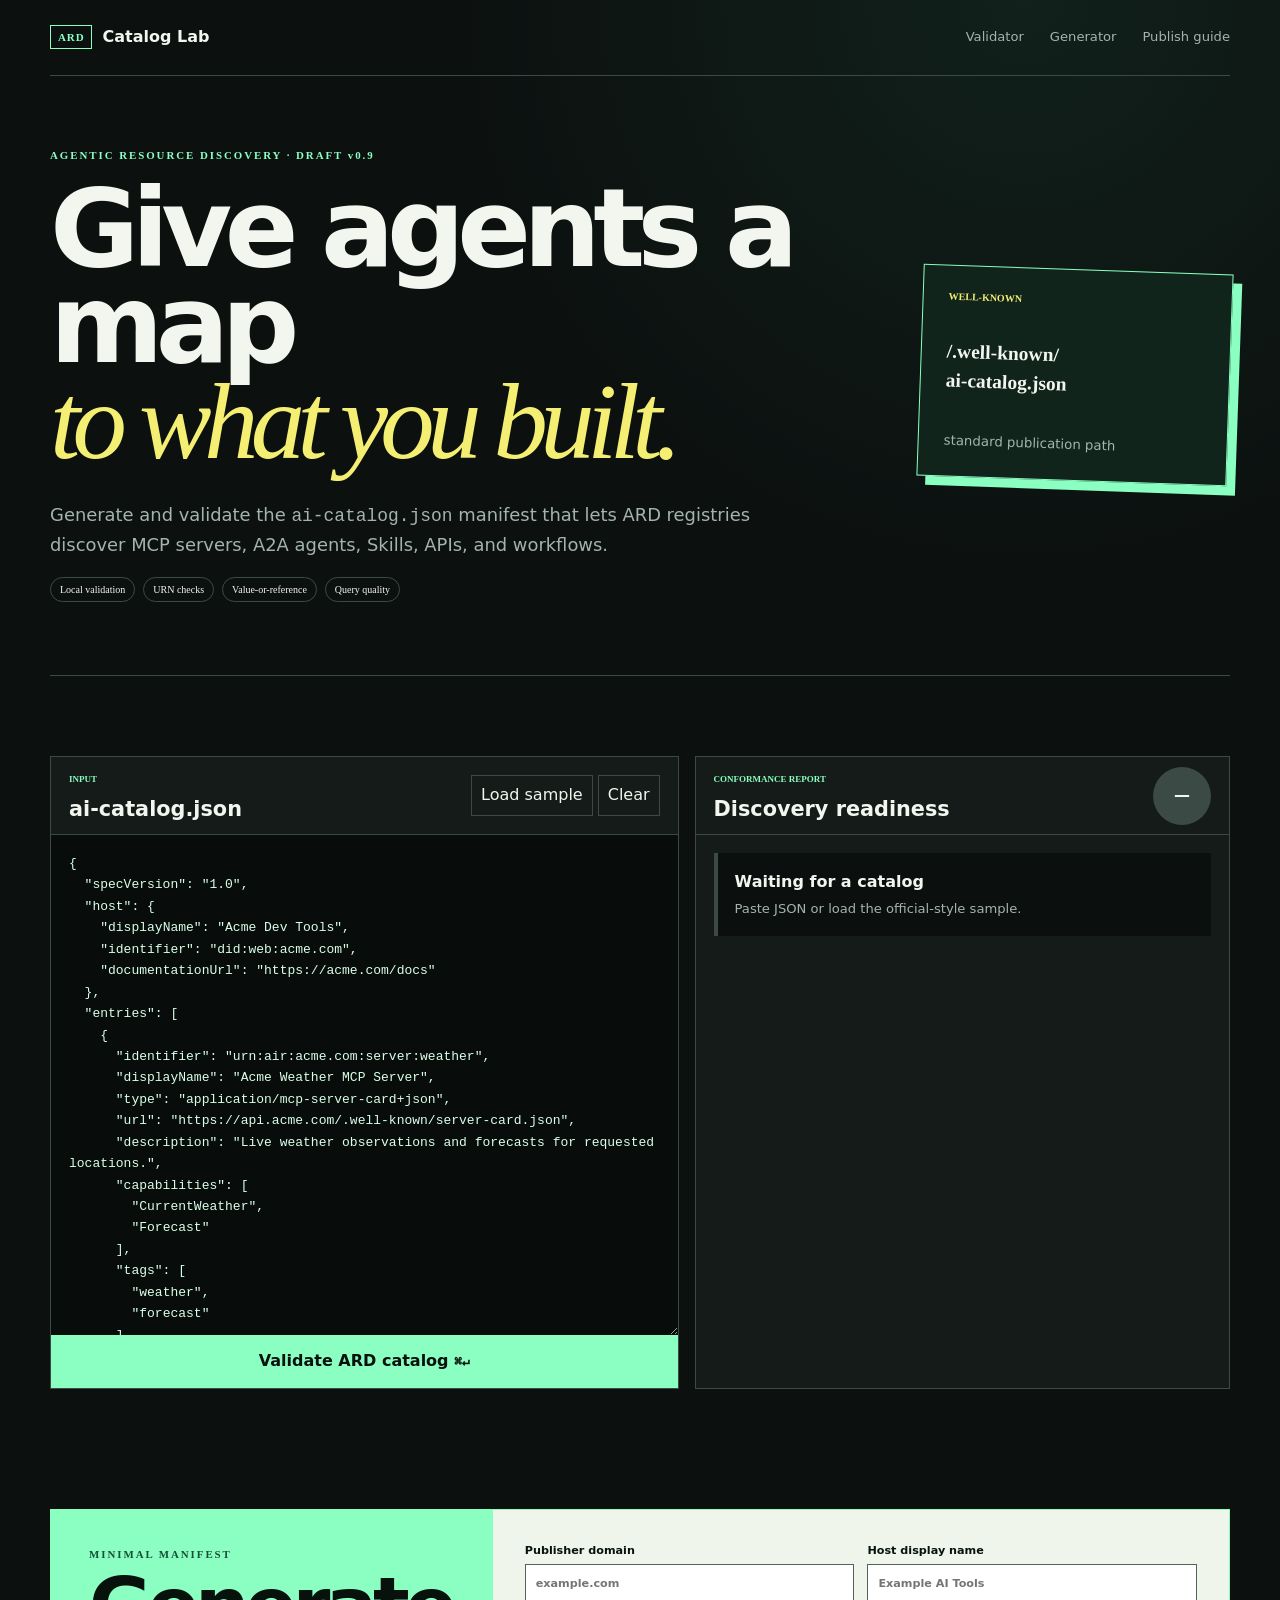
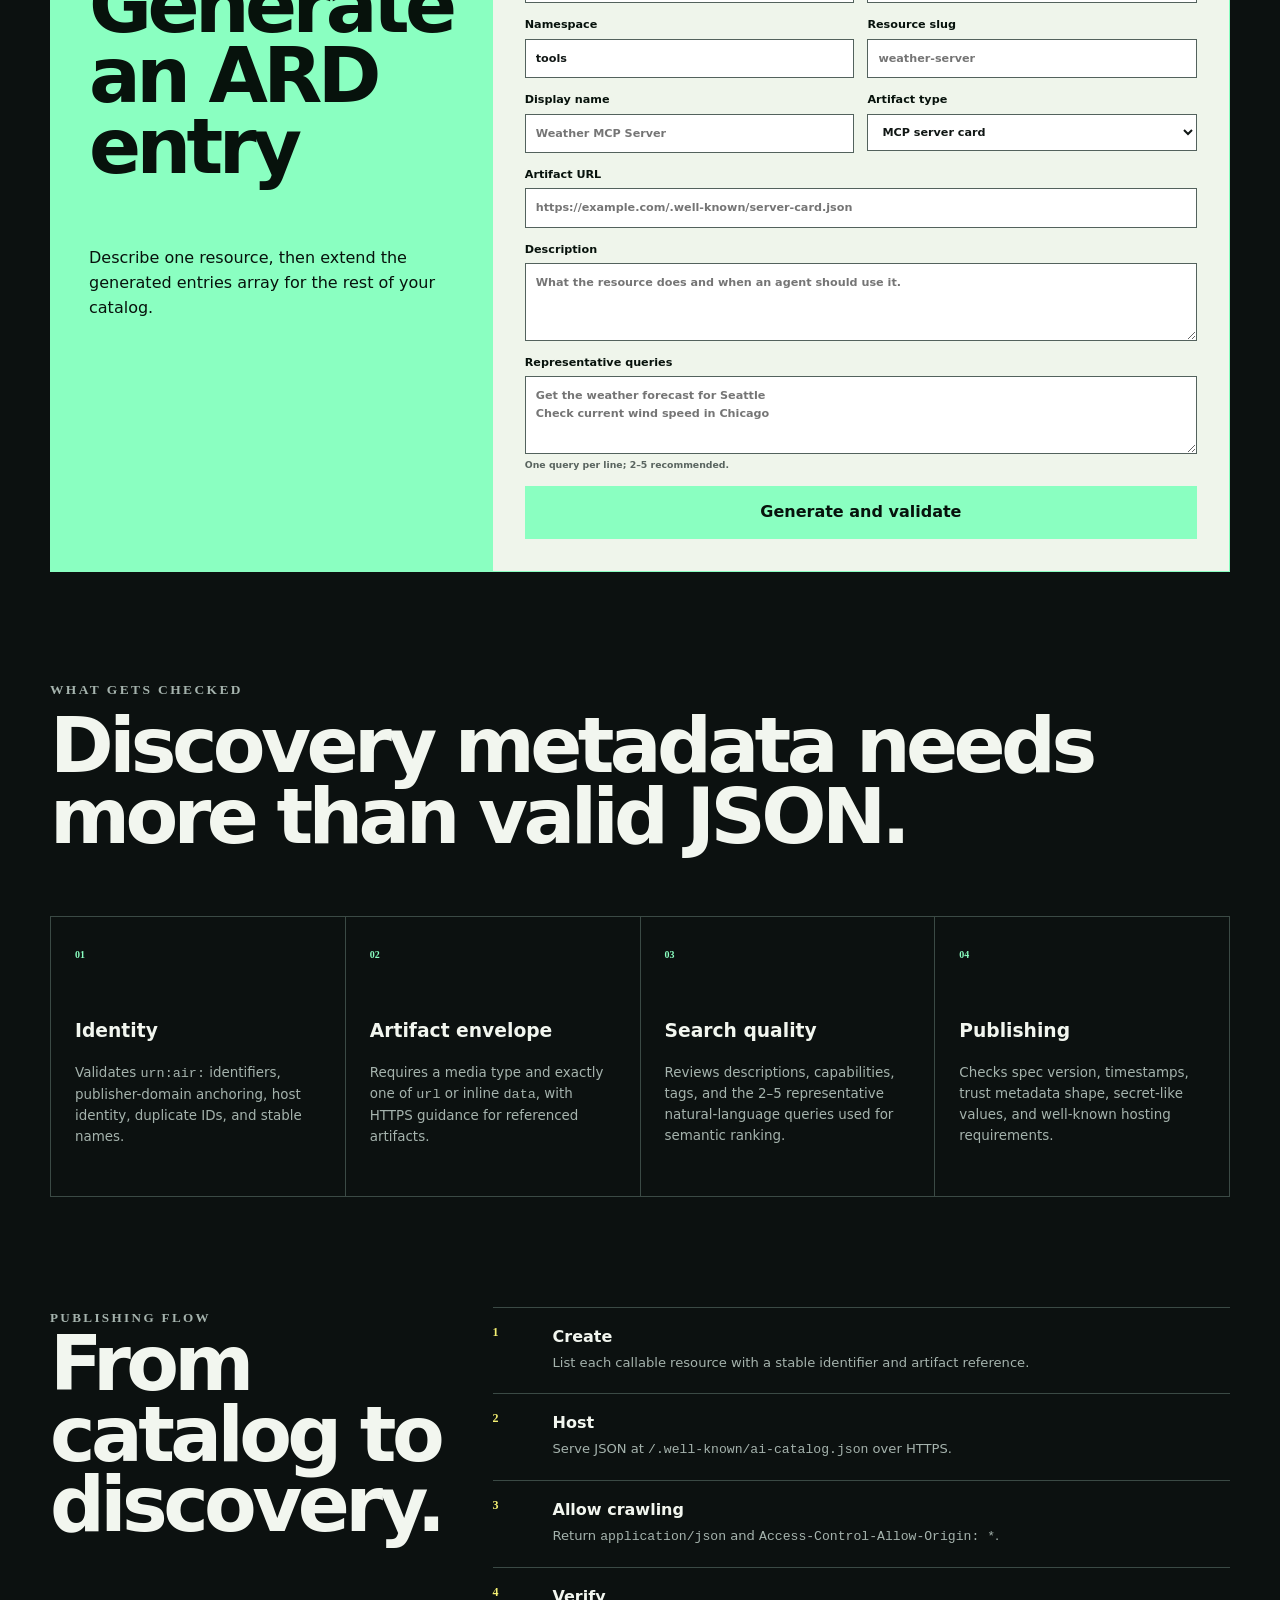
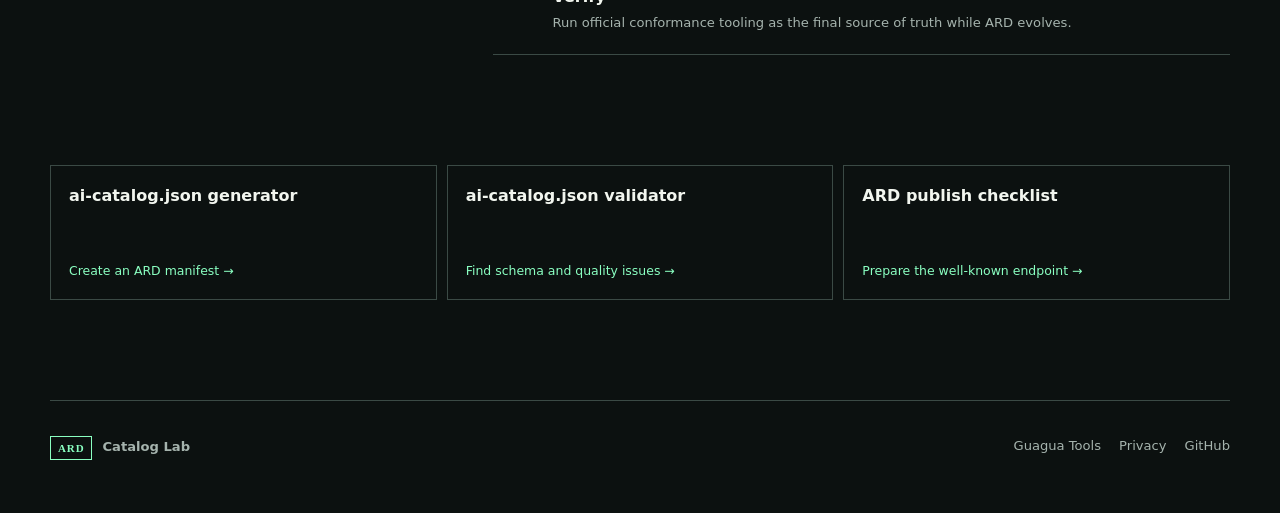
==== index.html @ 03ec79bd "Launch ARD ai-catalog validator and generator" ====
<!doctype html><html lang="en"><head><meta charset="utf-8"><meta name="viewport" content="width=device-width,initial-scale=1">
<title>ai-catalog.json Validator & Generator — ARD Catalog Lab</title><meta name="description" content="Validate and generate ai-catalog.json manifests for Agentic Resource Discovery (ARD). Check URN identifiers, url/data exclusivity, media types, queries, trust metadata, and publishing readiness.">
<meta name="robots" content="index,follow,max-image-preview:large,max-snippet:-1"><link rel="canonical" href="https://ard.guagua-alvin.top/"><link rel="icon" href="/assets/favicon.svg"><link rel="stylesheet" href="/styles.css">
<meta property="og:type" content="website"><meta property="og:title" content="ai-catalog.json Validator & Generator"><meta property="og:description" content="Make MCP servers, A2A agents, Skills, APIs, and workflows discoverable through ARD."><meta property="og:url" content="https://ard.guagua-alvin.top/">
<script type="application/ld+json">{"@context":"https://schema.org","@type":"SoftwareApplication","name":"ARD Catalog Lab","applicationCategory":"DeveloperApplication","operatingSystem":"Any","url":"https://ard.guagua-alvin.top/","description":"A browser-based ai-catalog.json validator and generator for Agentic Resource Discovery.","offers":{"@type":"Offer","price":"0","priceCurrency":"USD"},"featureList":["ai-catalog.json validation","ARD manifest generator","URN identifier checks","Publishing readiness report"]}</script></head>
<body><header><a class="brand" href="/"><span>ARD</span>Catalog Lab</a><nav><a href="#validator">Validator</a><a href="#generator">Generator</a><a href="/ard-publish-checklist">Publish guide</a></nav></header>
<main><section class="hero"><div><p class="kicker">AGENTIC RESOURCE DISCOVERY · DRAFT v0.9</p><h1>Give agents a map<br><em>to what you built.</em></h1><p>Generate and validate the <code>ai-catalog.json</code> manifest that lets ARD registries discover MCP servers, A2A agents, Skills, APIs, and workflows.</p><div class="chips"><span>Local validation</span><span>URN checks</span><span>Value-or-reference</span><span>Query quality</span></div></div><aside><b>WELL-KNOWN</b><strong>/.well-known/<br>ai-catalog.json</strong><small>standard publication path</small></aside></section>
<section class="workspace" id="validator"><div class="editor box"><div class="box-head"><div><small>INPUT</small><h2>ai-catalog.json</h2></div><div><button id="sample">Load sample</button><button id="clear">Clear</button></div></div><textarea id="input" spellcheck="false" aria-label="ai-catalog.json input"></textarea><button class="primary" id="validate">Validate ARD catalog <kbd>⌘↵</kbd></button></div>
<div class="report box"><div class="box-head"><div><small>CONFORMANCE REPORT</small><h2>Discovery readiness</h2></div><strong id="score" class="score">—</strong></div><div id="summary" class="summary"><b>Waiting for a catalog</b><p>Paste JSON or load the official-style sample.</p></div><div id="issues" class="issues"></div></div></section>
<section class="generator" id="generator"><div><p class="kicker">MINIMAL MANIFEST</p><h2>Generate an ARD entry</h2><p>Describe one resource, then extend the generated entries array for the rest of your catalog.</p></div><form id="form"><label>Publisher domain<input id="domain" placeholder="example.com" required></label><label>Host display name<input id="host" placeholder="Example AI Tools" required></label><label>Namespace<input id="namespace" value="tools" required></label><label>Resource slug<input id="slug" placeholder="weather-server" required></label><label>Display name<input id="name" placeholder="Weather MCP Server" required></label><label>Artifact type<select id="type"><option value="application/mcp-server-card+json">MCP server card</option><option value="application/a2a-agent-card+json">A2A agent card</option><option value="application/ai-skill+md">AI Skill</option><option value="application/ai-catalog+json">Nested catalog</option><option value="application/ai-registry+json">ARD registry</option><option value="application/json">JSON API artifact</option></select></label><label class="wide">Artifact URL<input id="url" type="url" placeholder="https://example.com/.well-known/server-card.json" required></label><label class="wide">Description<textarea id="description" placeholder="What the resource does and when an agent should use it." required></textarea></label><label class="wide">Representative queries<textarea id="queries" placeholder="Get the weather forecast for Seattle&#10;Check current wind speed in Chicago" required></textarea><small>One query per line; 2–5 recommended.</small></label><button class="primary wide" type="submit">Generate and validate</button></form></section>
<section class="coverage"><p class="kicker">WHAT GETS CHECKED</p><h2>Discovery metadata needs more than valid JSON.</h2><div><article><b>01</b><h3>Identity</h3><p>Validates <code>urn:air:</code> identifiers, publisher-domain anchoring, host identity, duplicate IDs, and stable names.</p></article><article><b>02</b><h3>Artifact envelope</h3><p>Requires a media type and exactly one of <code>url</code> or inline <code>data</code>, with HTTPS guidance for referenced artifacts.</p></article><article><b>03</b><h3>Search quality</h3><p>Reviews descriptions, capabilities, tags, and the 2–5 representative natural-language queries used for semantic ranking.</p></article><article><b>04</b><h3>Publishing</h3><p>Checks spec version, timestamps, trust metadata shape, secret-like values, and well-known hosting requirements.</p></article></div></section>
<section class="steps"><div><p class="kicker">PUBLISHING FLOW</p><h2>From catalog to discovery.</h2></div><ol><li><span>1</span><div><b>Create</b><p>List each callable resource with a stable identifier and artifact reference.</p></div></li><li><span>2</span><div><b>Host</b><p>Serve JSON at <code>/.well-known/ai-catalog.json</code> over HTTPS.</p></div></li><li><span>3</span><div><b>Allow crawling</b><p>Return <code>application/json</code> and <code>Access-Control-Allow-Origin: *</code>.</p></div></li><li><span>4</span><div><b>Verify</b><p>Run official conformance tooling as the final source of truth while ARD evolves.</p></div></li></ol></section>
<section class="links"><a href="/ai-catalog-json-generator"><strong>ai-catalog.json generator</strong><span>Create an ARD manifest →</span></a><a href="/ai-catalog-json-validator"><strong>ai-catalog.json validator</strong><span>Find schema and quality issues →</span></a><a href="/ard-publish-checklist"><strong>ARD publish checklist</strong><span>Prepare the well-known endpoint →</span></a></section></main>
<footer><a class="brand" href="/"><span>ARD</span>Catalog Lab</a><div><a href="https://guagua-alvin.top/">Guagua Tools</a><a href="/privacy">Privacy</a><a href="https://github.com/dmf6009/ard-catalog-lab">GitHub</a></div></footer><script src="/script.js" defer></script></body></html>
---- styles.css ----
:root{--bg:#0c1110;--panel:#141b19;--paper:#eff5eb;--line:#3b4a45;--ink:#f2f6ef;--muted:#a5b3ad;--mint:#8affc1;--yellow:#f4ef72;--red:#ff766d;--orange:#ffb65c;font-family:Inter,ui-sans-serif,system-ui,sans-serif;color-scheme:dark}*{box-sizing:border-box}html{scroll-behavior:smooth}body{margin:0;background:radial-gradient(circle at 80% 0,#1e4b3844,transparent 35rem),var(--bg);color:var(--ink);line-height:1.55}a{color:inherit}button,input,textarea,select{font:inherit}button{cursor:pointer}header,main,footer{width:min(1180px,calc(100% - 32px));margin:auto}header{height:76px;display:flex;align-items:center;justify-content:space-between;border-bottom:1px solid var(--line)}.brand{display:flex;align-items:center;gap:10px;font-weight:900;text-decoration:none}.brand span{border:1px solid var(--mint);color:var(--mint);padding:5px 7px;font:800 11px ui-monospace;letter-spacing:.08em}nav{display:flex;gap:26px}nav a,footer a{color:var(--muted);text-decoration:none;font-size:.82rem}.hero{min-height:600px;display:grid;grid-template-columns:1fr 310px;gap:80px;align-items:center;border-bottom:1px solid var(--line)}.kicker{color:var(--mint);font:800 .68rem ui-monospace;letter-spacing:.18em}h1,h2,h3,p{margin-top:0}h1{font-size:clamp(3.8rem,8.5vw,8rem);line-height:.88;letter-spacing:-.07em;margin:20px 0 32px}h1 em{font-family:Georgia,serif;color:var(--yellow);font-weight:400}.hero>div>p:not(.kicker){max-width:760px;color:var(--muted);font-size:1.12rem}.chips{display:flex;gap:8px;flex-wrap:wrap}.chips span{font:10px ui-monospace;border:1px solid var(--line);padding:6px 9px;border-radius:30px}.hero aside{border:1px solid var(--mint);background:#10241c;padding:25px;transform:rotate(2deg);box-shadow:9px 9px 0 var(--mint)}.hero aside b,.hero aside small,.hero aside strong{display:block}.hero aside b{font:800 10px ui-monospace;color:var(--yellow)}.hero aside strong{font:700 1.22rem/1.5 ui-monospace;margin:35px 0}.hero aside small{color:var(--muted)}.workspace{display:grid;grid-template-columns:1.08fr .92fr;gap:16px;padding:80px 0}.box{border:1px solid var(--line);background:var(--panel)}.box-head{height:78px;padding:15px 18px;display:flex;justify-content:space-between;align-items:center;border-bottom:1px solid var(--line)}.box-head small{font:700 9px ui-monospace;color:var(--mint)}.box-head h2{margin:3px 0 0;font-size:1.3rem}.box-head button{border:1px solid var(--line);background:transparent;color:var(--ink);padding:7px 9px;margin-left:5px}.editor textarea{display:block;width:100%;height:500px;border:0;outline:0;resize:vertical;background:#080d0c;color:#d9ffe8;padding:18px;font:13px/1.65 ui-monospace,monospace}.primary{border:1px solid var(--mint);background:var(--mint);color:#07120c;padding:13px 17px;font-weight:900}.editor>.primary{width:100%}.score{width:58px;height:58px;display:grid;place-items:center;border-radius:50%;background:var(--line)}.score.good{background:var(--mint);color:#07120c}.score.warn{background:var(--orange);color:#17100a}.score.bad{background:var(--red);color:#200}.summary{margin:18px;padding:17px;background:#0b100f;border-left:4px solid var(--line)}.summary.good{border-color:var(--mint)}.summary.warn{border-color:var(--orange)}.summary.bad{border-color:var(--red)}.summary p{color:var(--muted);font-size:.82rem;margin:4px 0 0}.issues{padding:0 18px 18px;max-height:430px;overflow:auto}.issue{padding:11px 0;border-bottom:1px solid var(--line)}.issue b{font-size:.74rem}.issue p{color:var(--muted);font-size:.78rem;margin:3px 0 0}.issue.error b{color:var(--red)}.issue.warning b{color:var(--orange)}.issue.pass b{color:var(--mint)}.generator{margin:40px 0 110px;display:grid;grid-template-columns:.75fr 1.25fr;border:1px solid var(--mint);background:var(--mint);color:#07120c}.generator>div{padding:38px}.generator .kicker{color:#164f37}.generator h2,.coverage h2,.steps h2{font-size:clamp(2.8rem,6vw,5.6rem);line-height:.92;letter-spacing:-.06em}.generator form{padding:32px;background:var(--paper);display:grid;grid-template-columns:1fr 1fr;gap:13px}.generator label{font-size:.7rem;font-weight:900}.generator input,.generator textarea,.generator select{display:block;width:100%;margin-top:5px;padding:10px;border:1px solid #53625d;background:white;color:#101614}.generator textarea{min-height:78px}.generator label small{display:block;margin-top:4px;color:#59645f}.wide{grid-column:1/-1}.coverage{padding-bottom:110px}.coverage>div{display:grid;grid-template-columns:repeat(4,1fr);border-top:1px solid var(--line);border-left:1px solid var(--line)}.coverage article{min-height:280px;padding:24px;border-right:1px solid var(--line);border-bottom:1px solid var(--line)}.coverage article>b{font:700 10px ui-monospace;color:var(--mint)}.coverage h3{margin-top:50px}.coverage p{color:var(--muted);font-size:.84rem}.steps{display:grid;grid-template-columns:.75fr 1.25fr;margin-bottom:110px}.steps ol{list-style:none;margin:0;padding:0;border-top:1px solid var(--line)}.steps li{display:grid;grid-template-columns:45px 1fr;gap:15px;padding:17px 0;border-bottom:1px solid var(--line)}.steps li>span{color:var(--yellow);font:800 12px ui-monospace}.steps b{font-size:1rem}.steps p{color:var(--muted);font-size:.82rem;margin:3px 0}.links{display:grid;grid-template-columns:repeat(3,1fr);gap:10px;margin-bottom:100px}.links a{display:flex;min-height:135px;padding:18px;border:1px solid var(--line);flex-direction:column;justify-content:space-between;text-decoration:none}.links span{color:var(--mint);font-size:.78rem}footer{padding:35px 0 55px;border-top:1px solid var(--line);display:flex;justify-content:space-between}footer div{display:flex;gap:18px}.article{max-width:900px;padding:80px 0 110px}.article h1{font-size:clamp(3.4rem,7vw,6.5rem)}.article h2{margin-top:45px}.article p,.article li{color:var(--muted)}code,pre{font-family:ui-monospace,monospace}pre{padding:18px;background:#070b0a;border:1px solid var(--line);overflow:auto;color:#caffdf}@media(max-width:800px){nav{display:none}.hero{grid-template-columns:1fr}.hero aside{display:none}.workspace,.generator,.steps{grid-template-columns:1fr}.coverage>div,.links{grid-template-columns:1fr}.generator form{grid-template-columns:1fr}.wide{grid-column:auto}}@media(max-width:520px){header,main,footer{width:calc(100% - 20px)}h1{font-size:3.7rem}.box-head{align-items:flex-start}.coverage>div{grid-template-columns:1fr}footer{flex-direction:column;gap:20px}}
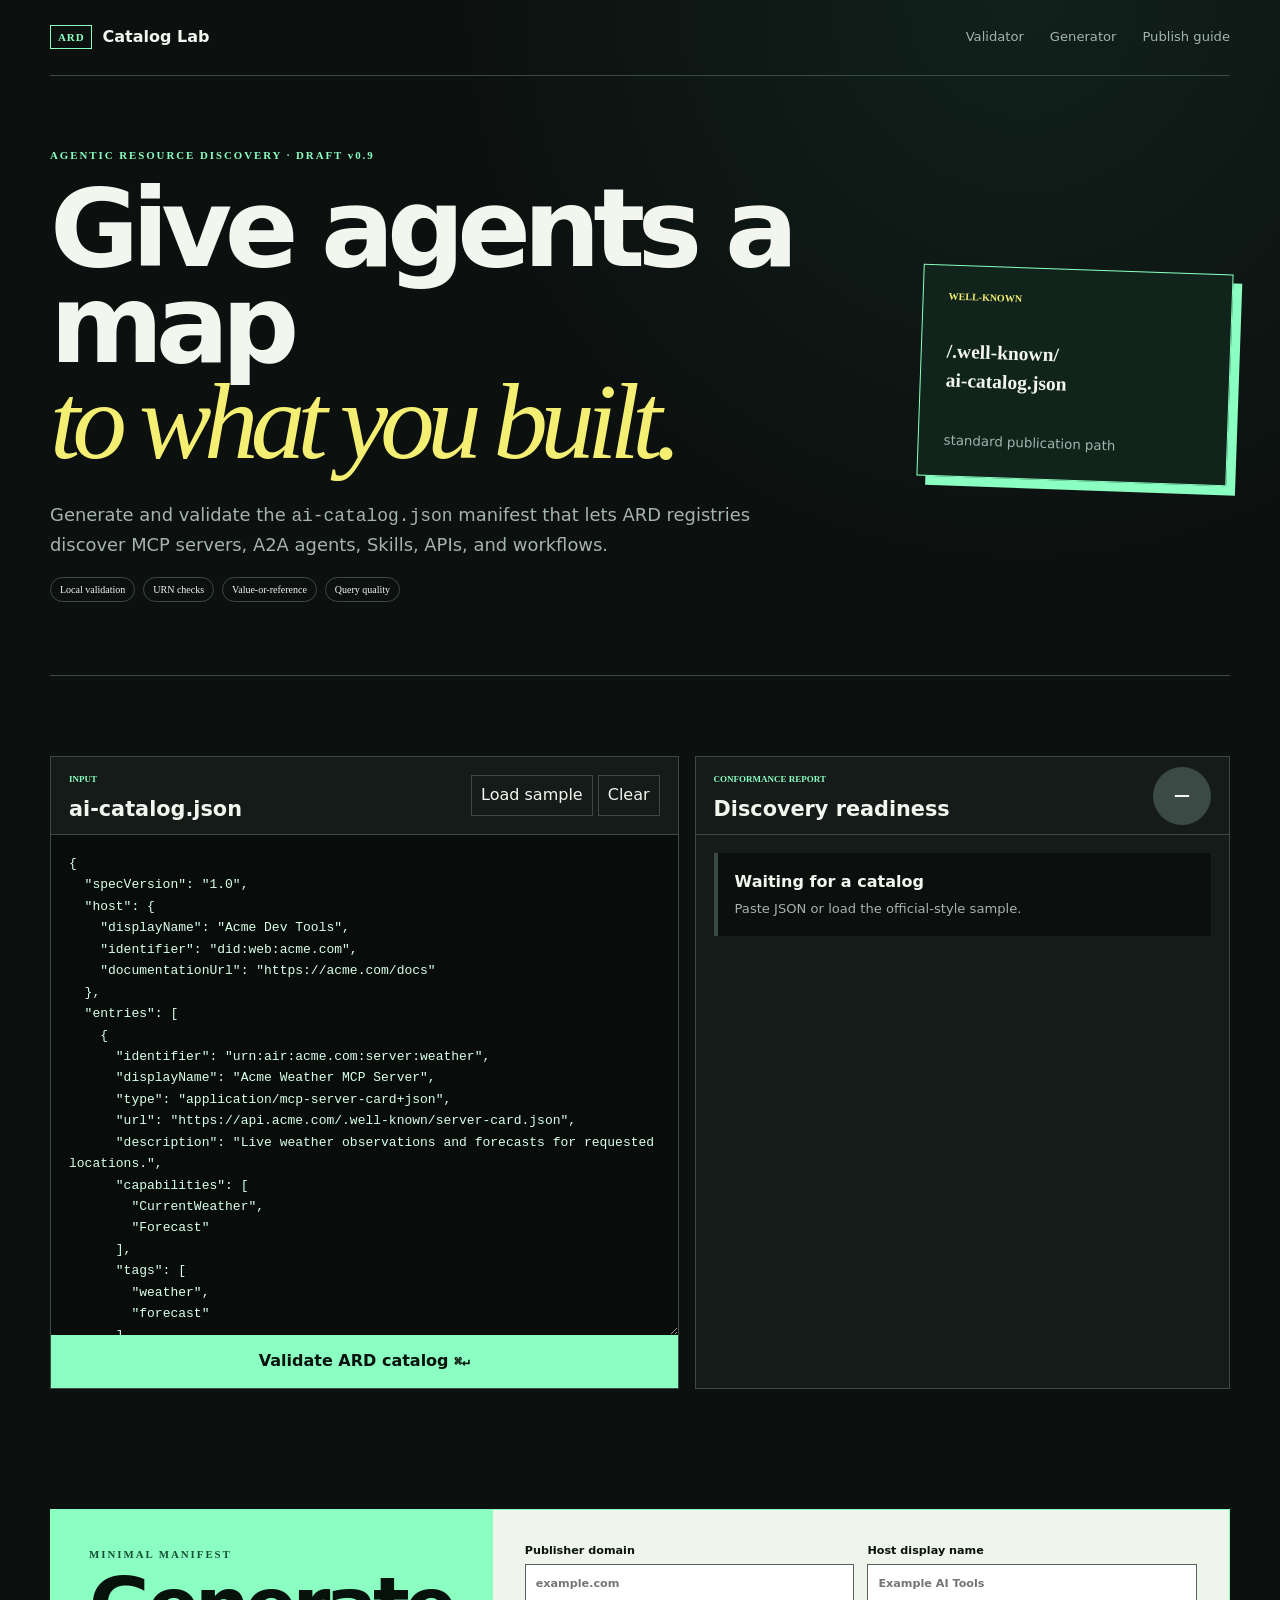
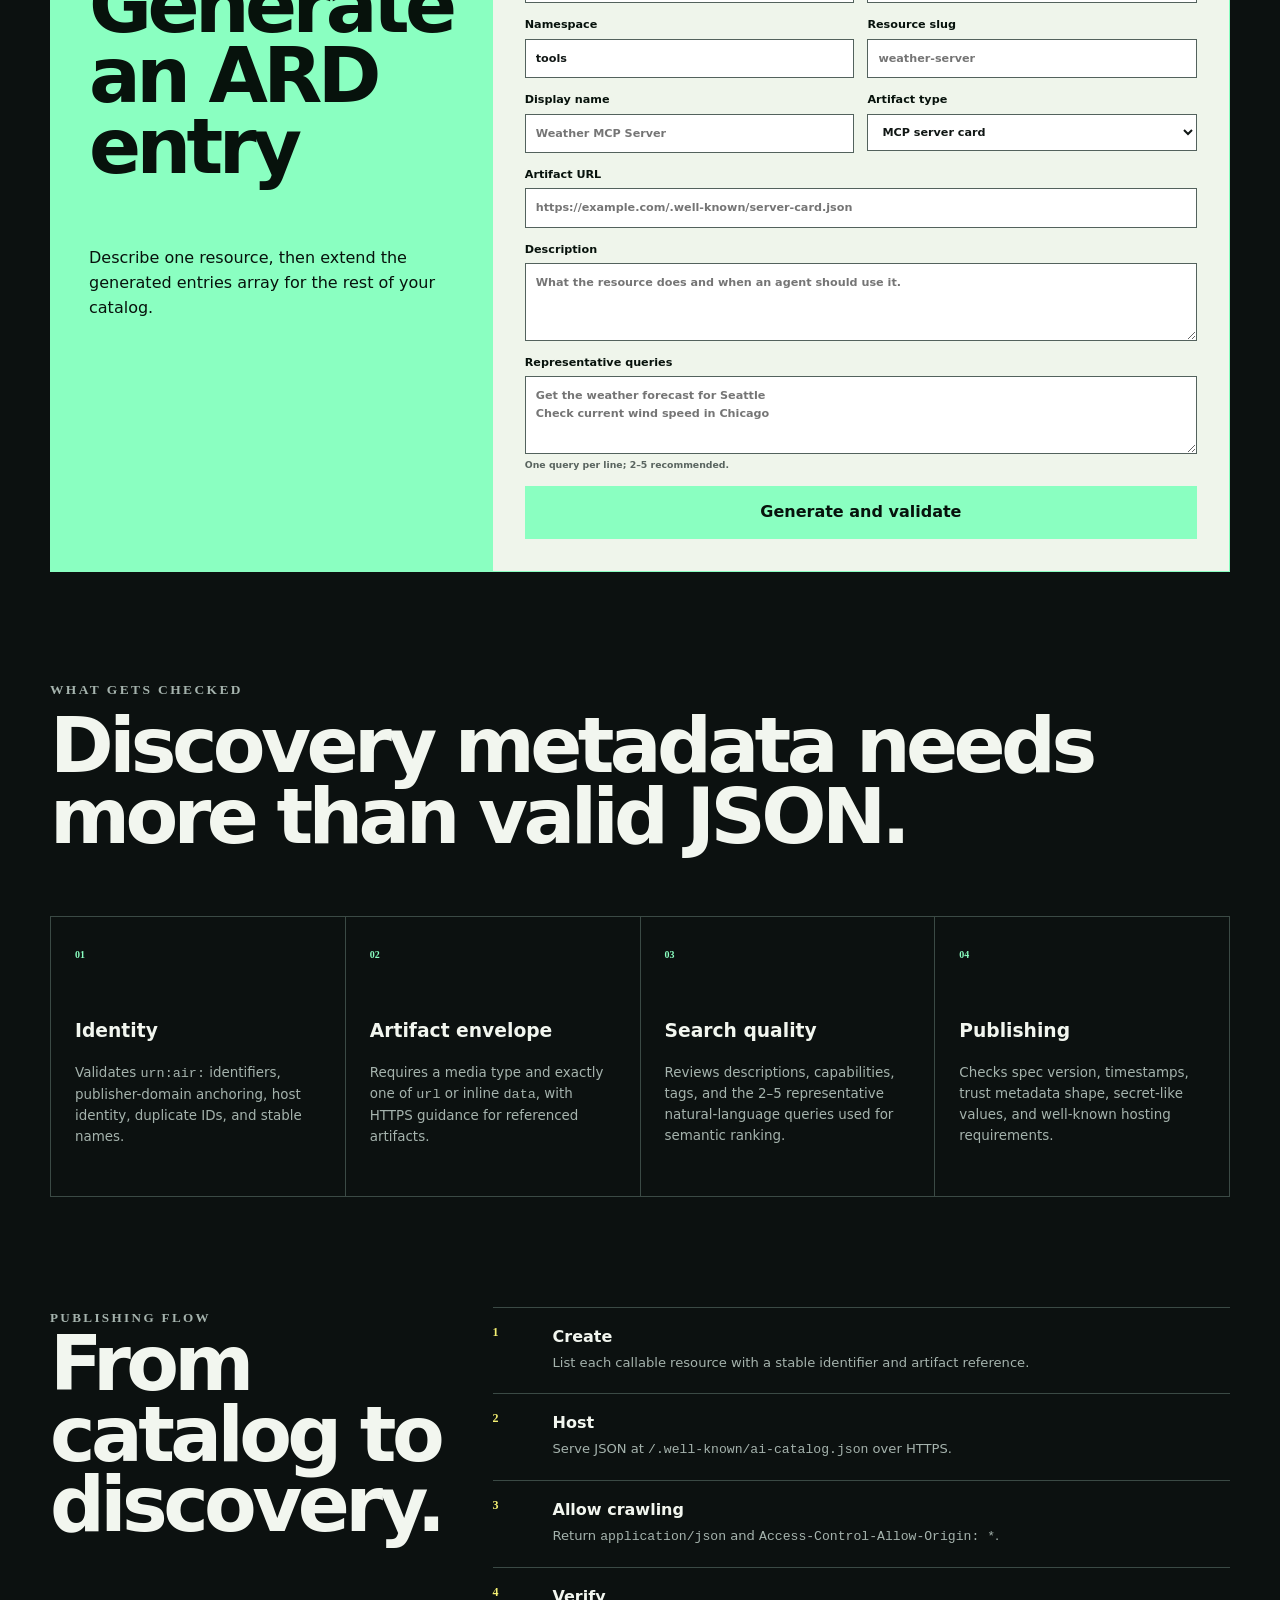
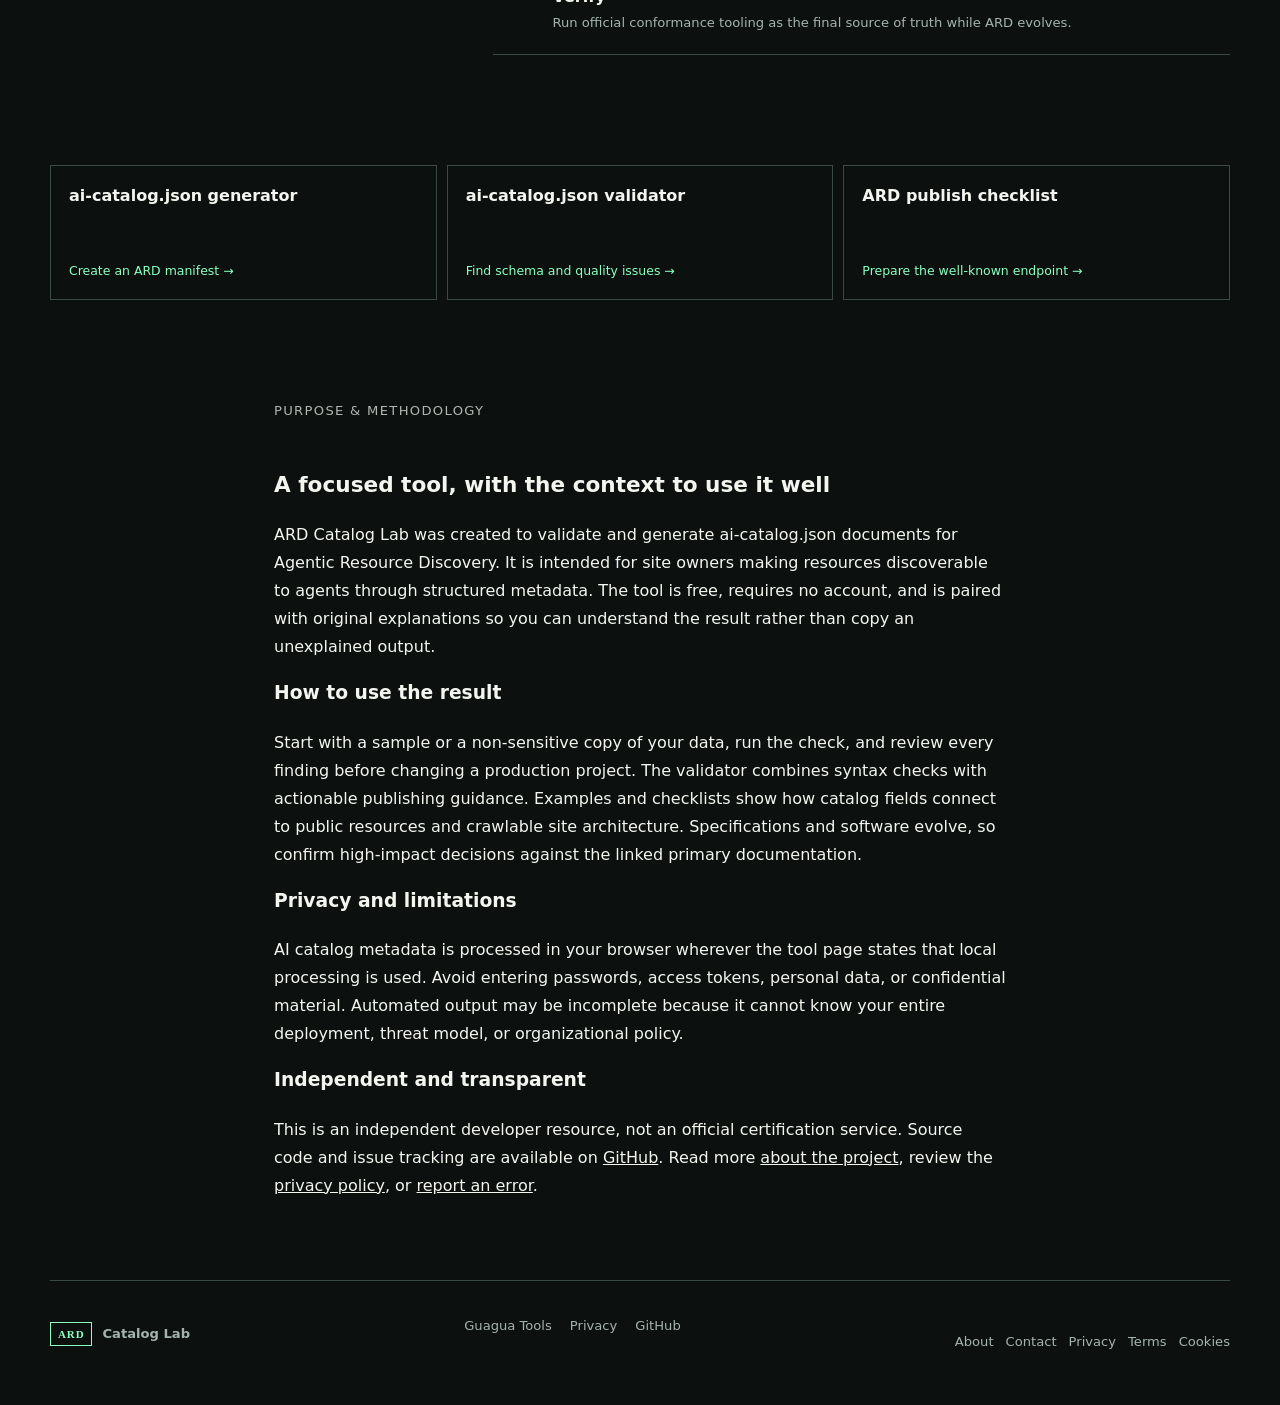
==== commit 71391864: "Improve AdSense review readiness" ====
--- a/index.html
+++ b/index.html
@@ -2,7 +2,7 @@
 <title>ai-catalog.json Validator & Generator — ARD Catalog Lab</title><meta name="description" content="Validate and generate ai-catalog.json manifests for Agentic Resource Discovery (ARD). Check URN identifiers, url/data exclusivity, media types, queries, trust metadata, and publishing readiness.">
 <meta name="robots" content="index,follow,max-image-preview:large,max-snippet:-1"><link rel="canonical" href="https://ard.guagua-alvin.top/"><link rel="icon" href="/assets/favicon.svg"><link rel="stylesheet" href="/styles.css">
 <meta property="og:type" content="website"><meta property="og:title" content="ai-catalog.json Validator & Generator"><meta property="og:description" content="Make MCP servers, A2A agents, Skills, APIs, and workflows discoverable through ARD."><meta property="og:url" content="https://ard.guagua-alvin.top/">
-<script type="application/ld+json">{"@context":"https://schema.org","@type":"SoftwareApplication","name":"ARD Catalog Lab","applicationCategory":"DeveloperApplication","operatingSystem":"Any","url":"https://ard.guagua-alvin.top/","description":"A browser-based ai-catalog.json validator and generator for Agentic Resource Discovery.","offers":{"@type":"Offer","price":"0","priceCurrency":"USD"},"featureList":["ai-catalog.json validation","ARD manifest generator","URN identifier checks","Publishing readiness report"]}</script></head>
+<script type="application/ld+json">{"@context":"https://schema.org","@type":"SoftwareApplication","name":"ARD Catalog Lab","applicationCategory":"DeveloperApplication","operatingSystem":"Any","url":"https://ard.guagua-alvin.top/","description":"A browser-based ai-catalog.json validator and generator for Agentic Resource Discovery.","offers":{"@type":"Offer","price":"0","priceCurrency":"USD"},"featureList":["ai-catalog.json validation","ARD manifest generator","URN identifier checks","Publishing readiness report"]}</script><script async src="https://pagead2.googlesyndication.com/pagead/js/adsbygoogle.js?client=ca-pub-3191558815455000" crossorigin="anonymous"></script></head>
 <body><header><a class="brand" href="/"><span>ARD</span>Catalog Lab</a><nav><a href="#validator">Validator</a><a href="#generator">Generator</a><a href="/ard-publish-checklist">Publish guide</a></nav></header>
 <main><section class="hero"><div><p class="kicker">AGENTIC RESOURCE DISCOVERY · DRAFT v0.9</p><h1>Give agents a map<br><em>to what you built.</em></h1><p>Generate and validate the <code>ai-catalog.json</code> manifest that lets ARD registries discover MCP servers, A2A agents, Skills, APIs, and workflows.</p><div class="chips"><span>Local validation</span><span>URN checks</span><span>Value-or-reference</span><span>Query quality</span></div></div><aside><b>WELL-KNOWN</b><strong>/.well-known/<br>ai-catalog.json</strong><small>standard publication path</small></aside></section>
 <section class="workspace" id="validator"><div class="editor box"><div class="box-head"><div><small>INPUT</small><h2>ai-catalog.json</h2></div><div><button id="sample">Load sample</button><button id="clear">Clear</button></div></div><textarea id="input" spellcheck="false" aria-label="ai-catalog.json input"></textarea><button class="primary" id="validate">Validate ARD catalog <kbd>⌘↵</kbd></button></div>
@@ -10,5 +10,15 @@
 <section class="generator" id="generator"><div><p class="kicker">MINIMAL MANIFEST</p><h2>Generate an ARD entry</h2><p>Describe one resource, then extend the generated entries array for the rest of your catalog.</p></div><form id="form"><label>Publisher domain<input id="domain" placeholder="example.com" required></label><label>Host display name<input id="host" placeholder="Example AI Tools" required></label><label>Namespace<input id="namespace" value="tools" required></label><label>Resource slug<input id="slug" placeholder="weather-server" required></label><label>Display name<input id="name" placeholder="Weather MCP Server" required></label><label>Artifact type<select id="type"><option value="application/mcp-server-card+json">MCP server card</option><option value="application/a2a-agent-card+json">A2A agent card</option><option value="application/ai-skill+md">AI Skill</option><option value="application/ai-catalog+json">Nested catalog</option><option value="application/ai-registry+json">ARD registry</option><option value="application/json">JSON API artifact</option></select></label><label class="wide">Artifact URL<input id="url" type="url" placeholder="https://example.com/.well-known/server-card.json" required></label><label class="wide">Description<textarea id="description" placeholder="What the resource does and when an agent should use it." required></textarea></label><label class="wide">Representative queries<textarea id="queries" placeholder="Get the weather forecast for Seattle&#10;Check current wind speed in Chicago" required></textarea><small>One query per line; 2–5 recommended.</small></label><button class="primary wide" type="submit">Generate and validate</button></form></section>
 <section class="coverage"><p class="kicker">WHAT GETS CHECKED</p><h2>Discovery metadata needs more than valid JSON.</h2><div><article><b>01</b><h3>Identity</h3><p>Validates <code>urn:air:</code> identifiers, publisher-domain anchoring, host identity, duplicate IDs, and stable names.</p></article><article><b>02</b><h3>Artifact envelope</h3><p>Requires a media type and exactly one of <code>url</code> or inline <code>data</code>, with HTTPS guidance for referenced artifacts.</p></article><article><b>03</b><h3>Search quality</h3><p>Reviews descriptions, capabilities, tags, and the 2–5 representative natural-language queries used for semantic ranking.</p></article><article><b>04</b><h3>Publishing</h3><p>Checks spec version, timestamps, trust metadata shape, secret-like values, and well-known hosting requirements.</p></article></div></section>
 <section class="steps"><div><p class="kicker">PUBLISHING FLOW</p><h2>From catalog to discovery.</h2></div><ol><li><span>1</span><div><b>Create</b><p>List each callable resource with a stable identifier and artifact reference.</p></div></li><li><span>2</span><div><b>Host</b><p>Serve JSON at <code>/.well-known/ai-catalog.json</code> over HTTPS.</p></div></li><li><span>3</span><div><b>Allow crawling</b><p>Return <code>application/json</code> and <code>Access-Control-Allow-Origin: *</code>.</p></div></li><li><span>4</span><div><b>Verify</b><p>Run official conformance tooling as the final source of truth while ARD evolves.</p></div></li></ol></section>
-<section class="links"><a href="/ai-catalog-json-generator"><strong>ai-catalog.json generator</strong><span>Create an ARD manifest →</span></a><a href="/ai-catalog-json-validator"><strong>ai-catalog.json validator</strong><span>Find schema and quality issues →</span></a><a href="/ard-publish-checklist"><strong>ARD publish checklist</strong><span>Prepare the well-known endpoint →</span></a></section></main>
-<footer><a class="brand" href="/"><span>ARD</span>Catalog Lab</a><div><a href="https://guagua-alvin.top/">Guagua Tools</a><a href="/privacy">Privacy</a><a href="https://github.com/dmf6009/ard-catalog-lab">GitHub</a></div></footer><script src="/script.js" defer></script></body></html>
+<section class="links"><a href="/ai-catalog-json-generator"><strong>ai-catalog.json generator</strong><span>Create an ARD manifest →</span></a><a href="/ai-catalog-json-validator"><strong>ai-catalog.json validator</strong><span>Find schema and quality issues →</span></a><a href="/ard-publish-checklist"><strong>ARD publish checklist</strong><span>Prepare the well-known endpoint →</span></a></section><section id="editorial-value" class="policy-page" aria-labelledby="value-title">
+      <p class="policy-kicker">PURPOSE &amp; METHODOLOGY</p>
+      <h2 id="value-title">A focused tool, with the context to use it well</h2>
+      <p>ARD Catalog Lab was created to validate and generate ai-catalog.json documents for Agentic Resource Discovery. It is intended for site owners making resources discoverable to agents through structured metadata. The tool is free, requires no account, and is paired with original explanations so you can understand the result rather than copy an unexplained output.</p>
+      <h3>How to use the result</h3>
+      <p>Start with a sample or a non-sensitive copy of your data, run the check, and review every finding before changing a production project. The validator combines syntax checks with actionable publishing guidance. Examples and checklists show how catalog fields connect to public resources and crawlable site architecture. Specifications and software evolve, so confirm high-impact decisions against the linked primary documentation.</p>
+      <h3>Privacy and limitations</h3>
+      <p>AI catalog metadata is processed in your browser wherever the tool page states that local processing is used. Avoid entering passwords, access tokens, personal data, or confidential material. Automated output may be incomplete because it cannot know your entire deployment, threat model, or organizational policy.</p>
+      <h3>Independent and transparent</h3>
+      <p>This is an independent developer resource, not an official certification service. Source code and issue tracking are available on <a href="https://github.com/dmf6009/ard-catalog-lab" rel="noopener">GitHub</a>. Read more <a href="/about">about the project</a>, review the <a href="/privacy">privacy policy</a>, or <a href="/contact">report an error</a>.</p>
+    </section></main>
+<footer><a class="brand" href="/"><span>ARD</span>Catalog Lab</a><div><a href="https://guagua-alvin.top/">Guagua Tools</a><a href="/privacy">Privacy</a><a href="https://github.com/dmf6009/ard-catalog-lab">GitHub</a></div><div class="trust-links" aria-label="Site policies"><a href="/about">About</a><a href="/contact">Contact</a><a href="/privacy">Privacy</a><a href="/terms">Terms</a><a href="/cookies">Cookies</a></div></footer><script src="/script.js" defer></script></body></html>
--- a/styles.css
+++ b/styles.css
@@ -1 +1,13 @@
 :root{--bg:#0c1110;--panel:#141b19;--paper:#eff5eb;--line:#3b4a45;--ink:#f2f6ef;--muted:#a5b3ad;--mint:#8affc1;--yellow:#f4ef72;--red:#ff766d;--orange:#ffb65c;font-family:Inter,ui-sans-serif,system-ui,sans-serif;color-scheme:dark}*{box-sizing:border-box}html{scroll-behavior:smooth}body{margin:0;background:radial-gradient(circle at 80% 0,#1e4b3844,transparent 35rem),var(--bg);color:var(--ink);line-height:1.55}a{color:inherit}button,input,textarea,select{font:inherit}button{cursor:pointer}header,main,footer{width:min(1180px,calc(100% - 32px));margin:auto}header{height:76px;display:flex;align-items:center;justify-content:space-between;border-bottom:1px solid var(--line)}.brand{display:flex;align-items:center;gap:10px;font-weight:900;text-decoration:none}.brand span{border:1px solid var(--mint);color:var(--mint);padding:5px 7px;font:800 11px ui-monospace;letter-spacing:.08em}nav{display:flex;gap:26px}nav a,footer a{color:var(--muted);text-decoration:none;font-size:.82rem}.hero{min-height:600px;display:grid;grid-template-columns:1fr 310px;gap:80px;align-items:center;border-bottom:1px solid var(--line)}.kicker{color:var(--mint);font:800 .68rem ui-monospace;letter-spacing:.18em}h1,h2,h3,p{margin-top:0}h1{font-size:clamp(3.8rem,8.5vw,8rem);line-height:.88;letter-spacing:-.07em;margin:20px 0 32px}h1 em{font-family:Georgia,serif;color:var(--yellow);font-weight:400}.hero>div>p:not(.kicker){max-width:760px;color:var(--muted);font-size:1.12rem}.chips{display:flex;gap:8px;flex-wrap:wrap}.chips span{font:10px ui-monospace;border:1px solid var(--line);padding:6px 9px;border-radius:30px}.hero aside{border:1px solid var(--mint);background:#10241c;padding:25px;transform:rotate(2deg);box-shadow:9px 9px 0 var(--mint)}.hero aside b,.hero aside small,.hero aside strong{display:block}.hero aside b{font:800 10px ui-monospace;color:var(--yellow)}.hero aside strong{font:700 1.22rem/1.5 ui-monospace;margin:35px 0}.hero aside small{color:var(--muted)}.workspace{display:grid;grid-template-columns:1.08fr .92fr;gap:16px;padding:80px 0}.box{border:1px solid var(--line);background:var(--panel)}.box-head{height:78px;padding:15px 18px;display:flex;justify-content:space-between;align-items:center;border-bottom:1px solid var(--line)}.box-head small{font:700 9px ui-monospace;color:var(--mint)}.box-head h2{margin:3px 0 0;font-size:1.3rem}.box-head button{border:1px solid var(--line);background:transparent;color:var(--ink);padding:7px 9px;margin-left:5px}.editor textarea{display:block;width:100%;height:500px;border:0;outline:0;resize:vertical;background:#080d0c;color:#d9ffe8;padding:18px;font:13px/1.65 ui-monospace,monospace}.primary{border:1px solid var(--mint);background:var(--mint);color:#07120c;padding:13px 17px;font-weight:900}.editor>.primary{width:100%}.score{width:58px;height:58px;display:grid;place-items:center;border-radius:50%;background:var(--line)}.score.good{background:var(--mint);color:#07120c}.score.warn{background:var(--orange);color:#17100a}.score.bad{background:var(--red);color:#200}.summary{margin:18px;padding:17px;background:#0b100f;border-left:4px solid var(--line)}.summary.good{border-color:var(--mint)}.summary.warn{border-color:var(--orange)}.summary.bad{border-color:var(--red)}.summary p{color:var(--muted);font-size:.82rem;margin:4px 0 0}.issues{padding:0 18px 18px;max-height:430px;overflow:auto}.issue{padding:11px 0;border-bottom:1px solid var(--line)}.issue b{font-size:.74rem}.issue p{color:var(--muted);font-size:.78rem;margin:3px 0 0}.issue.error b{color:var(--red)}.issue.warning b{color:var(--orange)}.issue.pass b{color:var(--mint)}.generator{margin:40px 0 110px;display:grid;grid-template-columns:.75fr 1.25fr;border:1px solid var(--mint);background:var(--mint);color:#07120c}.generator>div{padding:38px}.generator .kicker{color:#164f37}.generator h2,.coverage h2,.steps h2{font-size:clamp(2.8rem,6vw,5.6rem);line-height:.92;letter-spacing:-.06em}.generator form{padding:32px;background:var(--paper);display:grid;grid-template-columns:1fr 1fr;gap:13px}.generator label{font-size:.7rem;font-weight:900}.generator input,.generator textarea,.generator select{display:block;width:100%;margin-top:5px;padding:10px;border:1px solid #53625d;background:white;color:#101614}.generator textarea{min-height:78px}.generator label small{display:block;margin-top:4px;color:#59645f}.wide{grid-column:1/-1}.coverage{padding-bottom:110px}.coverage>div{display:grid;grid-template-columns:repeat(4,1fr);border-top:1px solid var(--line);border-left:1px solid var(--line)}.coverage article{min-height:280px;padding:24px;border-right:1px solid var(--line);border-bottom:1px solid var(--line)}.coverage article>b{font:700 10px ui-monospace;color:var(--mint)}.coverage h3{margin-top:50px}.coverage p{color:var(--muted);font-size:.84rem}.steps{display:grid;grid-template-columns:.75fr 1.25fr;margin-bottom:110px}.steps ol{list-style:none;margin:0;padding:0;border-top:1px solid var(--line)}.steps li{display:grid;grid-template-columns:45px 1fr;gap:15px;padding:17px 0;border-bottom:1px solid var(--line)}.steps li>span{color:var(--yellow);font:800 12px ui-monospace}.steps b{font-size:1rem}.steps p{color:var(--muted);font-size:.82rem;margin:3px 0}.links{display:grid;grid-template-columns:repeat(3,1fr);gap:10px;margin-bottom:100px}.links a{display:flex;min-height:135px;padding:18px;border:1px solid var(--line);flex-direction:column;justify-content:space-between;text-decoration:none}.links span{color:var(--mint);font-size:.78rem}footer{padding:35px 0 55px;border-top:1px solid var(--line);display:flex;justify-content:space-between}footer div{display:flex;gap:18px}.article{max-width:900px;padding:80px 0 110px}.article h1{font-size:clamp(3.4rem,7vw,6.5rem)}.article h2{margin-top:45px}.article p,.article li{color:var(--muted)}code,pre{font-family:ui-monospace,monospace}pre{padding:18px;background:#070b0a;border:1px solid var(--line);overflow:auto;color:#caffdf}@media(max-width:800px){nav{display:none}.hero{grid-template-columns:1fr}.hero aside{display:none}.workspace,.generator,.steps{grid-template-columns:1fr}.coverage>div,.links{grid-template-columns:1fr}.generator form{grid-template-columns:1fr}.wide{grid-column:auto}}@media(max-width:520px){header,main,footer{width:calc(100% - 20px)}h1{font-size:3.7rem}.box-head{align-items:flex-start}.coverage>div{grid-template-columns:1fr}footer{flex-direction:column;gap:20px}}
+
+
+/* Trust and policy pages */
+.policy-header,.policy-footer{max-width:1120px;margin:auto;padding:24px;display:flex;gap:18px;justify-content:space-between;align-items:center;flex-wrap:wrap}
+.policy-header nav,.policy-footer{display:flex;gap:16px;flex-wrap:wrap}
+.policy-brand{font-weight:800;text-decoration:none;color:inherit}
+.policy-page{max-width:780px;margin:40px auto 80px;padding:0 24px;line-height:1.75}
+.policy-page h1{font-size:clamp(2.2rem,7vw,4.5rem);line-height:1.02;margin:.25em 0 .5em}
+.policy-page h2{margin-top:2em;font-size:1.35rem}
+.policy-page li{margin:.5em 0}
+.policy-kicker,.updated{font-size:.82rem;letter-spacing:.1em;text-transform:uppercase;opacity:.72}
+.trust-links{display:flex;gap:12px;flex-wrap:wrap;margin-top:16px}
